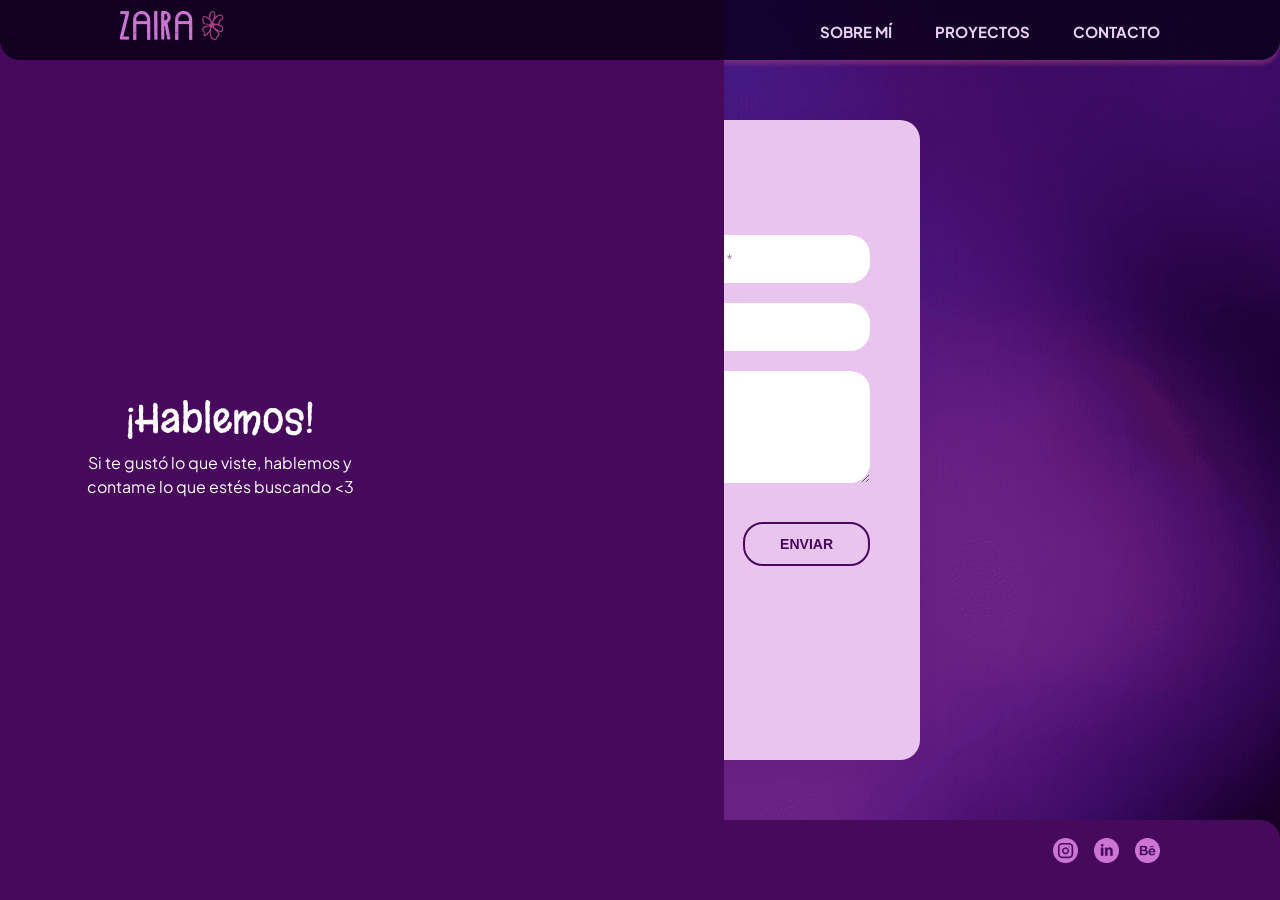
==== contacto.html @ 98f4f362 "actualizacion de archivos para el tp3. pagina index y proyectos completada, pagina contacto incomple" ====
<!DOCTYPE html>
<html>
    <head>
        <meta charset="utf-8"/>
        <meta name="viewport" content="width=device-width, initial-scale=1.0">
        <title>Contacto | Zai Martínez</title>
        <link href="estilos.css" rel="stylesheet" type="text/css">
        <link rel="icon" type="image/x-icon" href="images/iconiposa.ico">
    </head>

    <body>
        <header>
            <a href="index.html" class="logo"> <img src="images/logo-header.png" alt="Zaira"></a>

             <nav>
                <a href="sobre-mi.html">Sobre mí</a>
                <a href="proyectos.html">Proyectos</a>
                <a href="contacto.html" class="activo">Contacto</a>
            </nav>
        </header>

        <main class="contacto-main">
        <!-- Section 1: Video con efecto multiply y texto -->
            <section class="contacto-video-box">
                <video autoplay muted loop playsinline class="video-contacto">
                    <source src="images/contacto/video-contacto.mp4" type="video/mp4">
                </video>
                <div class="contacto-texto-overlay">
                    <h2>¡Hablemos!</h2>
                    <p>Si te gustó lo que viste, hablemos y contame lo que estés buscando &lt;3</p>
                </div>
            </section>

        <!-- Section 2: Formulario de contacto -->
            <section class="contacto-form-box">
                <h3>Escribime tu idea:</h3>
            <form action="#" method="POST">
                <div class="form-grid">
                    <div class="form-group">
                        <input type="text" placeholder="Nombre y Apellido *" required>
                    </div>
                    <div class="form-group">
                        <input type="tel" placeholder="Teléfono *" required>
                    </div>
                    <div class="form-group">
                        <input type="email" placeholder="E-mail *" required>
                    </div>
                    <div class="form-group">
                        <input type="text" placeholder="Asunto *" required>
                    </div>
                    <div class="form-group full-width">
                        <textarea placeholder="Escribe tu mensaje aquí *" rows="5" required></textarea>
                    </div>
                </div>
                
                <div class="form-footer">
                    <p class="campos-obligatorios">*Campos obligatorios</p>
                    <button type="submit" class="btn-enviar">ENVIAR</button>
                </div>
            </form>
        </section>
    </main>

        <footer class="footer">
            <p class="copyright">Todos los derechos reservados. 2026 ©</p>
            <div class="social-links">
                <a href="https://www.instagram.com/zai.martz/" target="_blank" rel="noopener noreferrer" aria-label="Instagram">
                    <img src="images/instagram.png" alt="Instagram">
                </a>
                <a href="https://www.linkedin.com/in/zaira-martz" target="_blank" rel="noopener noreferrer" aria-label="LinkedIn">
                    <img src="images/linkedin.png" alt="LinkedIn">
                </a>
                <a href="https://www.behance.net/zairamartnez1" target="_blank" rel="noopener noreferrer" aria-label="Behance">
                    <img src="images/behance.png" alt="Behance">
                </a>
            </div>
    </footer>

    </body>
---- estilos.css ----
/* FUENTES */

@font-face {
  font-family: "CS Lempo Stamp Demo";
  src: url("fonts/CSLempo-Stamp-Regular.otf") format("opentype");
  font-weight: normal;
  font-style: normal;
  font-display: swap;
}

@font-face {
  font-family: "Margarine";
  src: url("fonts/Margarine-Regular.ttf") format("truetype");
  font-weight: normal;
  font-style: normal;
  font-display: swap;
}

@font-face {
  font-family: "Plus Jakarta Sans";
  src: url("fonts/PlusJakartaSans-Regular.ttf") format("truetype");
  font-weight: 400;
  font-style: normal;
  font-display: swap;
}

@font-face {
  font-family: "Plus Jakarta Sans";
  src: url("fonts/PlusJakartaSans-Bold.ttf") format("truetype");
  font-weight: 700;
  font-style: normal;
  font-display: swap;
}

/* GENERAL */
* {
  box-sizing: border-box;
  margin: 0;
  padding: 0;
}

body {
  font-family: "Plus Jakarta Sans", sans-serif;
  font-size: 20px;
  line-height: 35px;
  color: #ffffff;
  background-color: #46095B;
  background-image: url("images/background.gif");
  background-size: cover;
  background-position: center;
  background-repeat: no-repeat;
}

a {
  color: #ffffff;
  text-decoration: none;
}

/* TIPOS */
h1 {
  font-family: "CS Lempo Stamp Demo", sans-serif;
  font-weight: normal;
  font-size: 250px;
  line-height: 250px;
  text-transform: uppercase;
}

h2 {
  font-family: "Margarine", sans-serif;
  font-weight: normal;
  font-size: 40px;
}

h3 {
  font-family: "Margarine", sans-serif;
  font-weight: normal;
  font-size: 24px;
}

h4 {
  font-family: "Plus Jakarta Sans", sans-serif;
  font-weight: 800;
  font-size: 20px;
  line-height: 35px;
}

p {
  font-family: "Plus Jakarta Sans", sans-serif;
  font-weight: 400;
  font-size: 18px;
  line-height: 35px;
}

/* HEADER GENERAL */

header {
  position: relative;
  height: 60px;
  padding: 0 120px;
  display: flex;
  justify-content: space-between;
  align-items: center;
  border-radius: 0 0 20px 20px;
  box-shadow: 0 4px 4px rgba(167, 65, 132, 0.5);
  overflow: hidden;
}

header::before {
  content: '';
  position: absolute;
  top: 0;
  left: 0;
  width: 100%;
  height: 100%;
  background-color: #46095B;
  mix-blend-mode: multiply;
  z-index: 10;
}

header > * {
  position: relative;
  z-index: 20;
}

nav a {
display: inline-block;
  margin-left: 40px;
  padding-bottom: 3px;
  font-family: "Plus Jakarta Sans", sans-serif;
  font-weight: 700;
  font-size: 15px;
  line-height: 20px;
  letter-spacing: 10%;
  text-transform: uppercase;
  color: #ECD2F5;
  text-decoration: none;
  border-bottom: 3px solid transparent;
  transition: border-color 0.3s ease;
}

nav a:hover {
  border-bottom: 3px solid #A74184;
}

/* FOOTER GENERAL*/

footer {
  height: 60px;
  padding: 0 120px;
  display: flex;
  justify-content: space-between;
  align-items: center;
  background-color: #46095B;
  border-radius: 20px 20px 0 0;
}

footer p {
  font-size: 12px;
  line-height: 20px;
}

.social-links {
  display: flex;
  align-items: center;
}

.social-links a {
  margin-left: 16px;
  display: flex;
  align-items: center;
}

.social-links img {
  width: 25px;
  height: 25px;
  transition: transform 0.3s ease;
}

.social-links a:hover img {
  transform: scale(1.3);
}

/* MAIN INDEX*/

main {
  min-height: 750px;
  padding-top: 130px;
  text-align: center;
}

main h2 {
  margin-top: 40px;
  display: flex;
  justify-content: center;
  align-items: center;
  gap: 20px;
}

.flor-decorativa {
  width: 30px;
  height: 30px;
}

.boton {
display: inline-flex;
  justify-content: center;
  align-items: center;
  width: 200px;
  height: 60px;
  font-family: "Plus Jakarta Sans", sans-serif;
  font-size: 18px;
  color: #ffffff;
  text-decoration: none;
  margin-top: 90px;
  border: 1px solid #ffffff;
  border-radius: 20px;
  background-color: transparent;
}

.boton:hover {
  background-color: rgba(226, 53, 212, 0.3);
  border-color: #F5E6FA;
  color: #ffffff;
}

/* PROYECTOS */
.pagina-proyectos main {
  padding-top: 0;
}
            /* no puedo encontrar la forma de hacer que este header tenga el efecto de multiplicar que tiene el figma :( */
.pagina-proyectos header {
  position: sticky;
  top: 0;
  left: 0;
  width: 100%;
  z-index: 100;
  height: 60px;
  padding: 0 120px;
  display: flex;
  justify-content: space-between;
  align-items: center;
  border-radius: 0 0 20px 20px;
  box-shadow: 0 4px 4px rgba(167, 65, 132, 0.5);
  overflow: hidden;
}

.pagina-proyectos header::before {
  content: '';
  position: absolute;
  top: 0;
  left: 0;
  width: 100%;
  height: 100%;
  background-color: #46095B;
  mix-blend-mode: multiply;
  z-index: 10;
}

.pagina-proyectos header > * {
  position: relative;
  z-index: 20;
}

/* banner */
.pagina-proyectos .banner-proyectos {
  position: relative;
  display: grid;
  grid-template-columns: 1fr;
  width: 100%;
  margin: 0;
  padding: 0;
  overflow: hidden;
}

.pagina-proyectos .banner-proyectos .img-banner {
  grid-area: 1 / 1;
  display: block;
  width: 100%;
  height: auto;
  margin: 0;
  padding: 0;
  object-fit: cover;
  z-index: 0;
}

.pagina-proyectos .banner-contenido {
  grid-area: 1 / 1;
  align-self: center;
  justify-self: center;
  position: relative;
  z-index: 2;
  width: 100%;
  padding: 20px;
  text-align: center;
}

.pagina-proyectos .banner-proyectos h2 {
  margin: 0 0 15px;
  display: block;
  font-size: 40px;
  color: #FFFFFF;
}

.pagina-proyectos .flores-separador {
  display: flex;
  flex-direction: column;
  gap: 20px;
  align-items: center;
}

.pagina-proyectos .flores-separador img {
  width: 18px;
  height: 18px;
}

/* seccion carruseles */
.contenedor-proyectos {
  background-color: #F5E6FA; 
  padding: 60px 40px;
}

.grid-proyectos {
  max-width: 1200px;
  margin: 0 auto;
  display: grid;
  grid-template-columns: repeat(2, 1fr); 
  gap: 50px 40px; 
}

/* carruseles */
.card-proyecto {
  display: flex;
  flex-direction: column;
  text-align: left;
}

.carrusel-img {
  position: relative;
  width: 100%;
  height: 350px;
  border-radius: 115px 20px 20px 20px;
  overflow: hidden;
  margin-bottom: 20px;
}

.carrusel-track {
  display: flex;
  width: 100%;
  height: 100%;
  transition: transform 0.4s ease-in-out;
}

.carrusel-item {
  min-width: 100%;
  width: 100%;
  height: 100%;
  object-fit: cover;
  display: block;
}

.carrusel-img .arrow {
  position: absolute;
  top: 50%;
  transform: translateY(-50%);
  width: 30px;
  height: 30px;
  border-radius: 50%;
  background-color: rgba(255, 255, 255, 0.8);
  border: none;
  cursor: pointer;
  display: flex;
  align-items: center;
  justify-content: center;
  z-index: 10;
  transition: transform 0.2s ease, background-color 0.2s ease;
}

.carrusel-img .arrow:hover {
  background-color: #FFFFFF;
  transform: translateY(-50%) scale(1.1);
}

.carrusel-img .arrow.left {
  left: 15px;
}

.carrusel-img .arrow.right {
  right: 15px;
}

.card-proyecto h3 {
  font-size: 20px;
  margin-bottom: 5px;
}

.card-proyecto h3 a,
.card-proyecto h3 a:link,
.card-proyecto h3 a:visited {
  color: #46095B;
  text-decoration: none;
  transition: color 0.3s ease;
  display: inline-block;
}

.card-proyecto h3 a:hover {
  color: #CC75D4;
}

.card-proyecto .categoria {
  font-size: 14px;
  color: #A74184;
  margin-bottom: 10px;
  font-weight: 800;
}

.card-proyecto .descripcion {
  font-size: 14px;
  color: #46095B;
  line-height: 1.4;
}

/* CONTACTO */
/* --- PÁGINA DE CONTACTO --- */
body.pagina-contacto {
  background-color: #F5E6FA;
  margin: 0;
}

.contacto-main {
  display: flex;
  justify-content: center;
  align-items: stretch;
  gap: 40px;
  width: 100%;
  max-width: 1200px;
  margin: 0 auto;
  padding: 60px 40px;
  min-height: calc(100vh - 140px);
  box-sizing: border-box;
}

/* --- SECCIÓN: VIDEO --- */
.contacto-video-box {
  position: absolute; 
  top: 0;
  left: 0;
  width: 724px;
  height: 1080px;
  max-height: 100%;   
  overflow: hidden;
  display: flex;
  align-items: center;
  padding: 60px;
  box-sizing: border-box;
  z-index: 1;
}

.contacto-video-box .video-contacto {
  position: absolute;
  top: 0;
  left: 0;
  width: 100%;
  height: 100%;
  object-fit: cover;
  z-index: 0;
}

.contacto-video-box::before {
  content: '';
  position: absolute;
  top: 0;
  left: 0;
  width: 100%;
  height: 100%;
  background-color: #46095B;
  mix-blend-mode: multiply;
  z-index: 1;
}

.contacto-texto-overlay {
  position: relative;
  z-index: 2;
  color: #FFFFFF;
}

.contacto-texto-overlay h2 {
  font-size: 40px;
  margin: 0 0 15px 0;
}

.contacto-texto-overlay p {
  font-size: 16px;
  line-height: 1.5;
  margin: 0;
  max-width: 320px;
}

/* --- SECCIÓN 2: FORMULARIO --- */
.contacto-form-box {
  width: 50%;
  background-color: #E9C4EF;
  border-radius: 115px 20px 20px 20px;
  padding: 50px;
  box-sizing: border-box;
  box-shadow: 0 4px 20px rgba(70, 9, 91, 0.08);
}

.contacto-form-box h3 {
  color: #46095B;
  font-size: 20px;
  margin-top: 0;
  margin-bottom: 30px;
}

.form-grid {
  display: grid;
  grid-template-columns: 1fr 1fr;
  gap: 20px;
}

.form-group.full-width {
  grid-column: span 2;
}

.form-group input,
.form-group textarea {
  width: 100%;
  padding: 16px 20px;
  border: none;
  border-radius: 20px;
  background-color: #FFFFFF;
  color: #46095B;
  font-size: 14px;
  outline: none;
  box-sizing: border-box;
}

.form-group input::placeholder,
.form-group textarea::placeholder {
  color: #9C7BA4;
}

.form-footer {
  display: flex;
  justify-content: space-between;
  align-items: center;
  margin-top: 30px;
}

.campos-obligatorios {
  font-size: 12px;
  color: #46095B;
  margin: 0;
}

.btn-enviar {
  background-color: transparent;
  border: 2px solid #46095B;
  color: #46095B;
  padding: 12px 35px;
  border-radius: 20px;
  font-weight: bold;
  font-size: 14px;
  cursor: pointer;
  transition: all 0.3s ease;
}

.btn-enviar:hover {
  background-color: #46095B;
  color: #FFFFFF;
}

/* --- RESPONSIVE --- */
@media (max-width: 900px) {
  .contacto-main {
    flex-direction: column;
    padding: 30px 20px;
  }
  .contacto-video-box,
  .contacto-form-box {
    width: 100%;
    height: auto;
    min-height: 400px;
  }
}




@media (max-width: 768px) {
  .grid-proyectos {
    grid-template-columns: 1fr;
  }
}
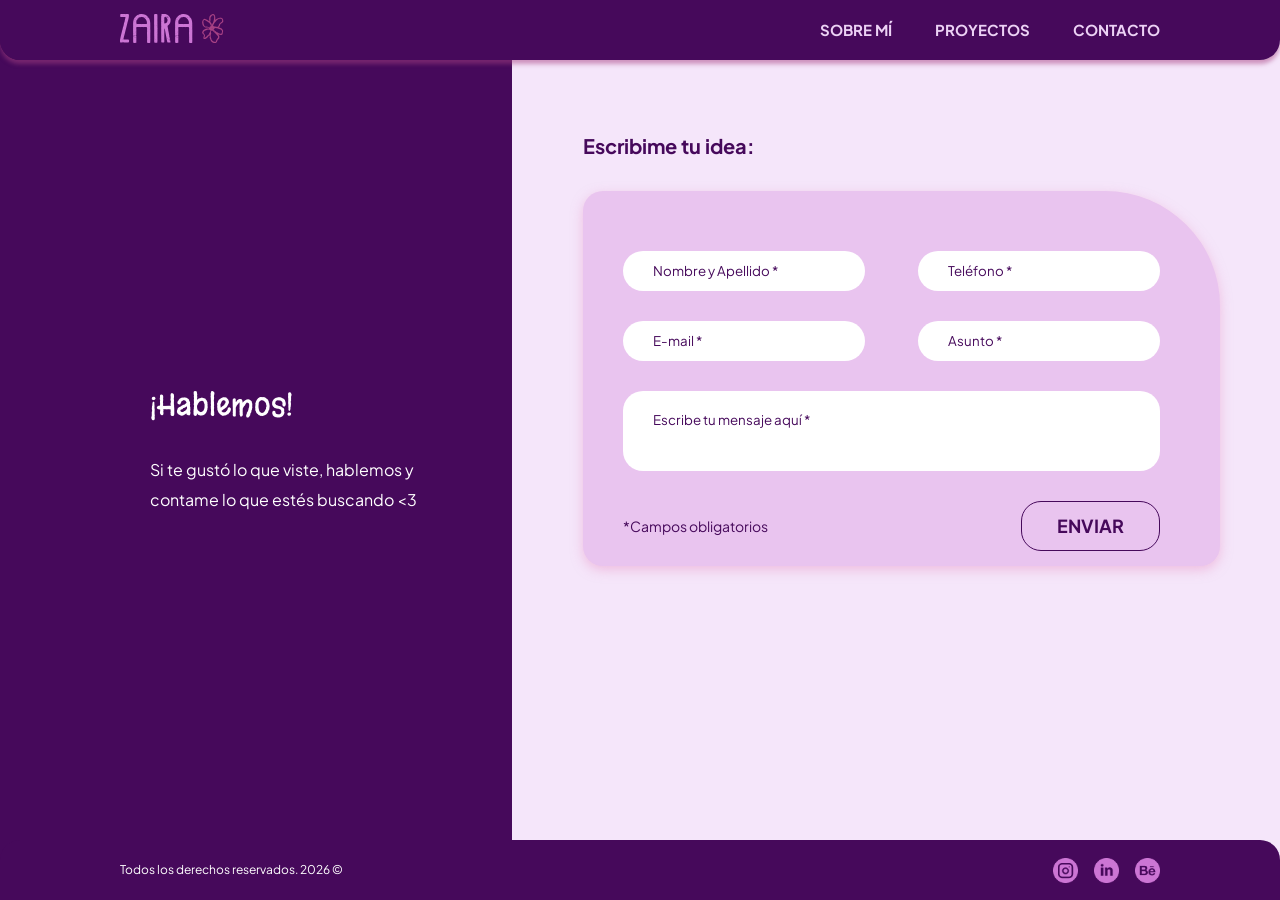
==== commit 2433656b: "arregle los tamaños tipograficos que estaban muy gigantes. modifique el index, sobre-mi, proyectos y" ====
--- a/contacto.html
+++ b/contacto.html
@@ -5,12 +5,12 @@
         <meta name="viewport" content="width=device-width, initial-scale=1.0">
         <title>Contacto | Zai Martínez</title>
         <link href="estilos.css" rel="stylesheet" type="text/css">
-        <link rel="icon" type="image/x-icon" href="images/iconiposa.ico">
+        <link rel="icon" type="image/x-icon" href="images/favicon.ico">
     </head>
 
-    <body>
+    <body class="pagina-contacto">
         <header>
-            <a href="index.html" class="logo"> <img src="images/logo-header.png" alt="Zaira"></a>
+            <a href="index.html" class="logo"> <img src="images/logo-header.svg" alt="Zaira"></a>
 
              <nav>
                 <a href="sobre-mi.html">Sobre mí</a>
@@ -20,7 +20,6 @@
         </header>
 
         <main class="contacto-main">
-        <!-- Section 1: Video con efecto multiply y texto -->
             <section class="contacto-video-box">
                 <video autoplay muted loop playsinline class="video-contacto">
                     <source src="images/contacto/video-contacto.mp4" type="video/mp4">
@@ -31,9 +30,8 @@
                 </div>
             </section>
 
-        <!-- Section 2: Formulario de contacto -->
             <section class="contacto-form-box">
-                <h3>Escribime tu idea:</h3>
+                <h4>Escribime tu idea:</h4>
             <form action="#" method="POST">
                 <div class="form-grid">
                     <div class="form-group">
@@ -76,4 +74,5 @@
             </div>
     </footer>
 
-    </body>+    </body>
+ </html>
--- a/estilos.css
+++ b/estilos.css
@@ -1,4 +1,4 @@
-/* FUENTES */
+/* --- FUENTES --- */
 
 @font-face {
   font-family: "CS Lempo Stamp Demo";
@@ -32,23 +32,44 @@
   font-display: swap;
 }
 
-/* GENERAL */
+/* --- GENERAL --- */
 * {
   box-sizing: border-box;
   margin: 0;
   padding: 0;
 }
 
+html {
+  height: 100%;
+  cursor: url('images/cursor.cur') 0 0, auto;
+}
+
+/*cursor*/
+
+a,
+button,
+input,
+textarea,
+label {
+  cursor: url('images/cursor.cur') 0 0, auto;
+}
+
+/*fondo*/
 body {
-  font-family: "Plus Jakarta Sans", sans-serif;
-  font-size: 20px;
-  line-height: 35px;
-  color: #ffffff;
-  background-color: #46095B;
-  background-image: url("images/background.gif");
-  background-size: cover;
-  background-position: center;
-  background-repeat: no-repeat;
+    font-family: "Plus Jakarta Sans", sans-serif;
+    font-size: 20px;
+    color: #ffffff;
+
+    background-color: #b168bd;
+    background-image:
+        linear-gradient(#b168bd, #d9a3e1),
+        url("images/background.gif");
+
+    background-blend-mode: multiply;
+    background-size: cover;
+    background-position: center;
+    background-repeat: no-repeat;
+    background-attachment: fixed;
 }
 
 a {
@@ -56,7 +77,7 @@
   text-decoration: none;
 }
 
-/* TIPOS */
+/* --- TIPOS --- */
 h1 {
   font-family: "CS Lempo Stamp Demo", sans-serif;
   font-weight: normal;
@@ -68,7 +89,7 @@
 h2 {
   font-family: "Margarine", sans-serif;
   font-weight: normal;
-  font-size: 40px;
+  font-size: 30px;
 }
 
 h3 {
@@ -81,17 +102,17 @@
   font-family: "Plus Jakarta Sans", sans-serif;
   font-weight: 800;
   font-size: 20px;
-  line-height: 35px;
+  line-height: 30px;
 }
 
 p {
   font-family: "Plus Jakarta Sans", sans-serif;
   font-weight: 400;
-  font-size: 18px;
-  line-height: 35px;
-}
-
-/* HEADER GENERAL */
+  font-size: 16px;
+  line-height: 30px;
+}
+
+/* --- HEADER GENERAL --- */
 
 header {
   position: relative;
@@ -142,7 +163,7 @@
   border-bottom: 3px solid #A74184;
 }
 
-/* FOOTER GENERAL*/
+/* --- FOOTER GENERAL --- */
 
 footer {
   height: 60px;
@@ -180,15 +201,26 @@
   transform: scale(1.3);
 }
 
-/* MAIN INDEX*/
+
+
+
+/* --- INDEX --- */
+
+body.pagina-inicio {
+  margin: 0;
+  height: 100%;
+  display: flex;
+  flex-direction: column;
+  position: relative;
+  overflow: hidden;
+}
 
 main {
-  min-height: 750px;
   padding-top: 130px;
   text-align: center;
 }
 
-main h2 {
+main.hero h2 {
   margin-top: 40px;
   display: flex;
   justify-content: center;
@@ -205,13 +237,13 @@
 display: inline-flex;
   justify-content: center;
   align-items: center;
-  width: 200px;
-  height: 60px;
+  width: 180px;
+  height: 50px;
   font-family: "Plus Jakarta Sans", sans-serif;
-  font-size: 18px;
+  font-size: 16px;
   color: #ffffff;
   text-decoration: none;
-  margin-top: 90px;
+  margin: 70px 0 28px 0;
   border: 1px solid #ffffff;
   border-radius: 20px;
   background-color: transparent;
@@ -223,7 +255,10 @@
   color: #ffffff;
 }
 
-/* PROYECTOS */
+
+
+
+/* --- PROYECTOS ---*/
 .pagina-proyectos main {
   padding-top: 0;
 }
@@ -239,9 +274,7 @@
   display: flex;
   justify-content: space-between;
   align-items: center;
-  border-radius: 0 0 20px 20px;
-  box-shadow: 0 4px 4px rgba(167, 65, 132, 0.5);
-  overflow: hidden;
+
 }
 
 .pagina-proyectos header::before {
@@ -419,40 +452,52 @@
   line-height: 1.4;
 }
 
-/* CONTACTO */
-/* --- PÁGINA DE CONTACTO --- */
+
+
+
+/* --- CONTACTO --- */
+
 body.pagina-contacto {
-  background-color: #F5E6FA;
-  margin: 0;
+  background: #F5E6FA;
+  margin: 0;
+  height: 100%;
+  display: flex;
+  flex-direction: column;
+  position: relative;
+  overflow: hidden;
+}
+
+body.pagina-contacto header,
+body.pagina-contacto footer {
+  z-index: 40;
 }
 
 .contacto-main {
-  display: flex;
-  justify-content: center;
+  flex: 1;
+  min-height: 0;
+  display: flex;
   align-items: stretch;
-  gap: 40px;
-  width: 100%;
-  max-width: 1200px;
-  margin: 0 auto;
-  padding: 60px 40px;
-  min-height: calc(100vh - 140px);
+  background: #F5E6FA;
+  margin: 0;
+  padding: 0 60px 0 40%;
+  overflow: hidden;
   box-sizing: border-box;
 }
 
-/* --- SECCIÓN: VIDEO --- */
+/* video */
+
 .contacto-video-box {
-  position: absolute; 
+  position: absolute;
   top: 0;
   left: 0;
-  width: 724px;
-  height: 1080px;
-  max-height: 100%;   
+  width: 40%;
+  height: 100%;
+  z-index: 10;
   overflow: hidden;
   display: flex;
   align-items: center;
-  padding: 60px;
+  padding: 0 40px 0 150px;
   box-sizing: border-box;
-  z-index: 1;
 }
 
 .contacto-video-box .video-contacto {
@@ -462,7 +507,7 @@
   width: 100%;
   height: 100%;
   object-fit: cover;
-  z-index: 0;
+  z-index: 10;
 }
 
 .contacto-video-box::before {
@@ -474,121 +519,407 @@
   height: 100%;
   background-color: #46095B;
   mix-blend-mode: multiply;
-  z-index: 1;
+  z-index: 20;
 }
 
 .contacto-texto-overlay {
   position: relative;
-  z-index: 2;
+  z-index: 30;
   color: #FFFFFF;
+  text-align: left;
 }
 
 .contacto-texto-overlay h2 {
-  font-size: 40px;
-  margin: 0 0 15px 0;
+  margin: 0 0 30px 0;
+  text-align: left;
 }
 
 .contacto-texto-overlay p {
-  font-size: 16px;
-  line-height: 1.5;
-  margin: 0;
-  max-width: 320px;
-}
-
-/* --- SECCIÓN 2: FORMULARIO --- */
+  margin: 0;
+  max-width: 340px;
+  text-align: left;
+}
+
+/* formulario */
+
 .contacto-form-box {
-  width: 50%;
+  flex: 1;
+  min-width: 0;
+  max-width: 840px;
+  margin: 10% 0 0 10%;
+  padding: 0;
+  box-sizing: border-box;
+  background: none;
+  display: flex;
+  flex-direction: column;
+}
+
+.contacto-form-box h4 {
+  flex: none;
+  color: #46095B;
+  text-align: left;
+  margin: 0 0 30px 0;
+}
+
+.contacto-form-box form {
+  flex: none;
+  display: flex;
+  flex-direction: column;
   background-color: #E9C4EF;
-  border-radius: 115px 20px 20px 20px;
-  padding: 50px;
+  border-radius: 20px 115px 20px 20px;
+  padding: 60px 60px 15px 40px;
   box-sizing: border-box;
-  box-shadow: 0 4px 20px rgba(70, 9, 91, 0.08);
-}
-
-.contacto-form-box h3 {
-  color: #46095B;
-  font-size: 20px;
-  margin-top: 0;
-  margin-bottom: 30px;
+  box-shadow: 0 4px 12px rgba(233, 150, 200, 0.5);
 }
 
 .form-grid {
-  display: grid;
-  grid-template-columns: 1fr 1fr;
-  gap: 20px;
+  flex: none;
+  display: flex;
+  flex-wrap: wrap;
+  justify-content: space-between;
+  row-gap: 30px;
+}
+
+.form-group {
+  flex: none;
+  width: 45%;
+  height: 40px;
+  min-width: 0;
 }
 
 .form-group.full-width {
-  grid-column: span 2;
-}
-
-.form-group input,
-.form-group textarea {
-  width: 100%;
-  padding: 16px 20px;
+  width: 100%;
+  height: 80px;
+}
+
+.form-group input {
+  width: 100%;
+  height: 100%;
+  padding: 0 30px;
   border: none;
   border-radius: 20px;
   background-color: #FFFFFF;
   color: #46095B;
-  font-size: 14px;
+  font-family: inherit;
   outline: none;
   box-sizing: border-box;
 }
 
+.form-group textarea {
+  width: 100%;
+  height: 100%;
+  padding: 20px 30px;
+  border: none;
+  border-radius: 20px;
+  background-color: #FFFFFF;
+  color: #46095B;
+  font-family: inherit;
+  outline: none;
+  resize: none;
+  overflow: auto;
+  box-sizing: border-box;
+}
+
 .form-group input::placeholder,
 .form-group textarea::placeholder {
-  color: #9C7BA4;
+  color: #46095B;
 }
 
 .form-footer {
+  flex: none;
   display: flex;
   justify-content: space-between;
   align-items: center;
+  flex-wrap: wrap;
+  gap: 20px;
   margin-top: 30px;
 }
 
-.campos-obligatorios {
-  font-size: 12px;
+.form-footer p {
+  font-size: 14px;
+  margin: 0;
   color: #46095B;
-  margin: 0;
-}
-
+}
+
+/* boton enviar */
 .btn-enviar {
   background-color: transparent;
-  border: 2px solid #46095B;
+  border: 1px solid #46095B;
   color: #46095B;
-  padding: 12px 35px;
+  font-family: inherit;
+  padding: 0 35px;
+  height: 50px;
   border-radius: 20px;
   font-weight: bold;
-  font-size: 14px;
+  font-size: 18px;
   cursor: pointer;
   transition: all 0.3s ease;
 }
 
 .btn-enviar:hover {
-  background-color: #46095B;
+  background-color: #D69DD0;
+}
+
+
+
+/*--- SOBRE MI ---*/
+
+body.pagina-sobre-mi {
+  margin: 0;
+  min-height: 100vh;
+  display: flex;
+  flex-direction: column;
+  overflow-x: hidden;
+}
+
+
+body.pagina-sobre-mi .sobre-main {
+  flex: 1 0 auto;
+  min-height: 0;
+  box-sizing: border-box;
+  display: grid;
+  grid-template-columns: 36vw minmax(0, 1fr);
+  column-gap: 4.8vw;
+  align-items: start;
+  margin: 0;
+  padding: 8.5vh 7.5vw 5vh 6vw;
+}
+
+/* columna izquierda */
+
+.sobre-imagenes {
+  position: relative;
+  width: 32vw;
+  max-width: 100%;
+  height: auto;
+  aspect-ratio: 606 / 626;
+  margin: 0;
+}
+
+
+.sobre-imagenes .foto-perfil {
+  position: absolute;
+  top: 0;
+  right: 0;
+  display: block;
+  width: 70.5%;
+  height: auto;
+  aspect-ratio: 427 / 449;
+  object-fit: cover;
+  border-radius: 90px 20px 90px 20px;
+  z-index: 20;
+}
+
+/* flor animada */
+
+.sobre-imagenes .flor-animada {
+  position: absolute;
+  top: 42%;
+  left: 0;
+  display: block;
+  width: 58%;
+  height: auto;
+  z-index: 10;
+  animation: girar-flor 30s linear infinite;
+  transform-origin: center;
+}
+
+@keyframes girar-flor {
+  from {
+      transform: rotate(0deg);
+    }
+
+    to {
+        transform: rotate(1000deg);
+    }
+}
+
+/* columna derecha */
+
+.sobre-texto {
+  min-width: 0;
+  width: 100%;
+  max-width: 871px;
+  margin: 12px 0 0;
   color: #FFFFFF;
-}
-
-/* --- RESPONSIVE --- */
-@media (max-width: 900px) {
-  .contacto-main {
-    flex-direction: column;
-    padding: 30px 20px;
-  }
-  .contacto-video-box,
-  .contacto-form-box {
+  text-align: left;
+}
+
+.sobre-texto article {
+  margin: 0;
+  padding: 0;
+}
+
+.sobre-texto article h2 {
+  margin: 0 0 20px;
+  padding: 0;
+  text-align: left;
+}
+
+/* descripción */
+
+.sobre-descripcion {
+  line-height: 1.65;
+}
+
+/* programas */
+
+.sobre-herramientas {
+  display: flex;
+  flex-wrap: wrap;
+  align-items: center;
+  gap: 30px;
+  margin: 30px 0 0;
+}
+
+.sobre-herramientas li {
+  display: flex;
+  align-items: center;
+  justify-content: center;
+  flex: 0 0 40px;
+  width: 40px;
+  height: 40px;
+  margin: 0;
+  padding: 0;
+}
+
+.sobre-herramientas li img {
+  display: block;
+  width: 100%;
+  height: 100%;
+  object-fit: contain;
+}
+
+/* estudios */
+
+.sobre-texto article h3 {
+  margin: 65px 0 10px;
+  padding: 0;
+  text-align: left;
+}
+
+.sobre-estudios {
+  display: flex;
+  flex-direction: column;
+  gap: 8px;
+}
+
+.sobre-estudios li {
+  display: flex;
+  align-items: flex-start;
+  gap: 12px;
+  margin: 0;
+  padding: 0;
+  font-size: 16px;
+  text-align: left;
+  line-height: 1.6;
+}
+
+.sobre-estudios li img {
+  display: block;
+  flex: 0 0 14px;
+  width: 14px;
+  height: 14px;
+  margin: 7px 0 0;
+  object-fit: contain;
+}
+
+
+
+
+
+
+
+
+
+
+
+
+
+
+/*--- RESPONSIVE ---*/
+@media (max-width: 500px) {
+
+  /*contacto*/
+
+  .contacto-form-box form {
+    padding: 40px 20px 20px;
+  }
+
+  .form-grid {
+    row-gap: 20px;
+  }
+
+  .form-group {
     width: 100%;
+  }
+
+  .form-footer {
+    margin-top: 20px;
+  }
+
+  /*sobre mi*/
+  body.pagina-sobre-mi {
+    min-height: 100vh;
     height: auto;
-    min-height: 400px;
-  }
-}
-
-
-
-
-@media (max-width: 768px) {
-  .grid-proyectos {
-    grid-template-columns: 1fr;
+    overflow-x: hidden;
+    overflow-y: auto;
+  }
+
+  body.pagina-sobre-mi .sobre-main {
+    grid-template-columns: minmax(0, 1fr);
+    row-gap: 30px;
+    padding: 35px 22px 40px;
+  }
+
+  .sobre-imagenes {
+    width: min(78vw, 330px);
+    margin: 0 auto;
+  }
+
+  .sobre-texto {
+    width: 100%;
+    max-width: none;
+    margin: 0;
+  }
+
+  .sobre-texto article h2 {
+    margin-bottom: 22px;
+  }
+
+  .sobre-descripcion {
+    line-height: 1.6;
+  }
+
+  .sobre-herramientas {
+    justify-content: flex-start;
+    gap: 20px;
+    margin-top: 25px;
+  }
+
+  .sobre-herramientas li {
+    flex-basis: 34px;
+    width: 34px;
+    height: 34px;
+    }
+
+  .sobre-texto article h3 {
+    margin: 45px 0 18px;
+  }
+
+  .sobre-estudios {
+    gap: 12px;
+  }
+
+  .sobre-estudios li {
+    gap: 10px;
+    font-size: 14px;
+  }
+
+  .sobre-estudios li img {
+    flex-basis: 12px;
+    width: 12px;
+    height: 12px;
+    margin-top: 5px;
   }
 }
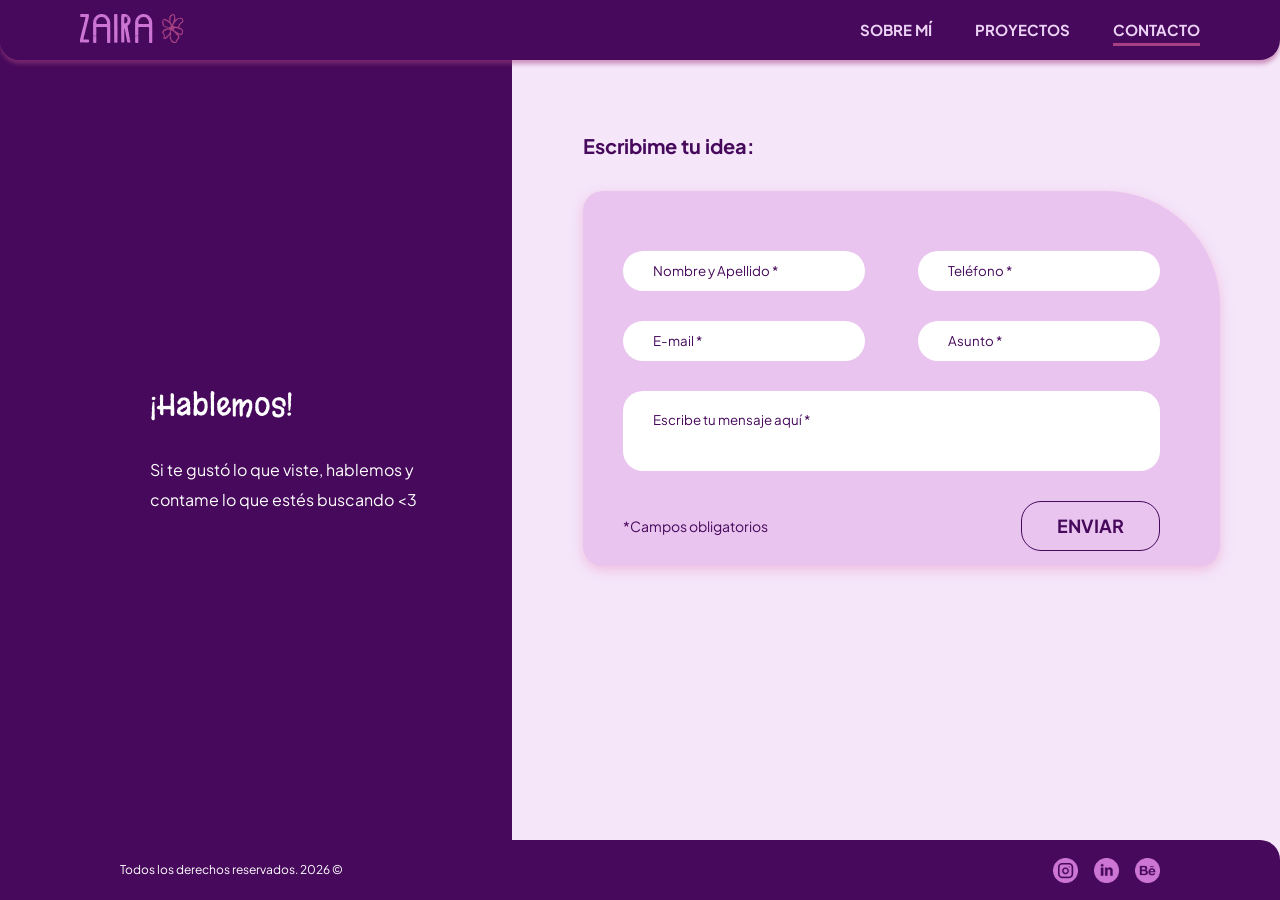
==== commit b24f7f82: "- reemplace margin y padding mayores a 100px o con auto por flexbox - corregi el tamaño de la imagen" ====
--- a/contacto.html
+++ b/contacto.html
@@ -10,7 +10,7 @@
 
     <body class="pagina-contacto">
         <header>
-            <a href="index.html" class="logo"> <img src="images/logo-header.svg" alt="Zaira"></a>
+            <a href="index.html" class="logo"> <img src="images/logo-header.svg" alt="Zaira" width="104" height="29"></a>
 
              <nav>
                 <a href="sobre-mi.html">Sobre mí</a>
@@ -63,13 +63,13 @@
             <p class="copyright">Todos los derechos reservados. 2026 ©</p>
             <div class="social-links">
                 <a href="https://www.instagram.com/zai.martz/" target="_blank" rel="noopener noreferrer" aria-label="Instagram">
-                    <img src="images/instagram.png" alt="Instagram">
+                    <img src="images/instagram.png" alt="Instagram" width="25" height="25">
                 </a>
                 <a href="https://www.linkedin.com/in/zaira-martz" target="_blank" rel="noopener noreferrer" aria-label="LinkedIn">
-                    <img src="images/linkedin.png" alt="LinkedIn">
+                    <img src="images/linkedin.png" alt="LinkedIn" width="25" height="25">
                 </a>
                 <a href="https://www.behance.net/zairamartnez1" target="_blank" rel="noopener noreferrer" aria-label="Behance">
-                    <img src="images/behance.png" alt="Behance">
+                    <img src="images/behance.png" alt="Behance" width="25" height="25">
                 </a>
             </div>
     </footer>
--- a/estilos.css
+++ b/estilos.css
@@ -45,7 +45,6 @@
 }
 
 /*cursor*/
-
 a,
 button,
 input,
@@ -117,7 +116,7 @@
 header {
   position: relative;
   height: 60px;
-  padding: 0 120px;
+  padding: 0 80px;
   display: flex;
   justify-content: space-between;
   align-items: center;
@@ -144,7 +143,7 @@
 }
 
 nav a {
-display: inline-block;
+  display: inline-block;
   margin-left: 40px;
   padding-bottom: 3px;
   font-family: "Plus Jakarta Sans", sans-serif;
@@ -154,13 +153,13 @@
   letter-spacing: 10%;
   text-transform: uppercase;
   color: #ECD2F5;
-  text-decoration: none;
   border-bottom: 3px solid transparent;
   transition: border-color 0.3s ease;
 }
 
-nav a:hover {
-  border-bottom: 3px solid #A74184;
+nav a:hover,
+nav a.activo {
+  border-bottom-color: #A74184;
 }
 
 /* --- FOOTER GENERAL --- */
@@ -207,20 +206,27 @@
 /* --- INDEX --- */
 
 body.pagina-inicio {
-  margin: 0;
-  height: 100%;
+  min-height: 100vh;
   display: flex;
   flex-direction: column;
-  position: relative;
-  overflow: hidden;
-}
-
-main {
-  padding-top: 130px;
+  overflow-x: hidden;
+}
+
+body.pagina-inicio main {
+  flex: 1;
+}
+
+
+.hero {
+  display: flex;
+  flex-direction: column;
+  justify-content: center;
+  align-items: center;
   text-align: center;
-}
-
-main.hero h2 {
+  padding: 40px 20px;
+}
+
+.hero h2 {
   margin-top: 40px;
   display: flex;
   justify-content: center;
@@ -233,115 +239,99 @@
   height: 30px;
 }
 
+/* boton*/
+
 .boton {
-display: inline-flex;
+  position: relative;
+  display: inline-flex;
   justify-content: center;
   align-items: center;
   width: 180px;
   height: 50px;
+  margin: 70px 0 28px;
   font-family: "Plus Jakarta Sans", sans-serif;
   font-size: 16px;
-  color: #ffffff;
-  text-decoration: none;
-  margin: 70px 0 28px 0;
-  border: 1px solid #ffffff;
+  color: #FFFFFF;
+  border: 1px solid #FFFFFF;
   border-radius: 20px;
   background-color: transparent;
+  transition: background-color 0.3s ease;
 }
 
 .boton:hover {
   background-color: rgba(226, 53, 212, 0.3);
   border-color: #F5E6FA;
-  color: #ffffff;
+}
+
+.boton:hover .boton-borde {
+  display: block;
 }
 
 
 
 
 /* --- PROYECTOS ---*/
-.pagina-proyectos main {
-  padding-top: 0;
-}
-            /* no puedo encontrar la forma de hacer que este header tenga el efecto de multiplicar que tiene el figma :( */
 .pagina-proyectos header {
   position: sticky;
   top: 0;
-  left: 0;
-  width: 100%;
-  z-index: 100;
-  height: 60px;
-  padding: 0 120px;
-  display: flex;
-  justify-content: space-between;
-  align-items: center;
-
+  z-index: 40;
+
+  background-color: #46095B;
+  background-image:
+    linear-gradient(#B168BD, #D9A3E1),
+    url("images/background.gif");
+  background-blend-mode: multiply;
+  background-size: cover;
+  background-position: center;
+  background-repeat: no-repeat;
+  background-attachment: fixed;
 }
 
 .pagina-proyectos header::before {
-  content: '';
+  display: none;
+}
+
+/* banner */
+.banner-proyectos {
+  position: relative;
+  display: flex;
+  justify-content: center;
+  align-items: center;
+  height: 650px;
+  overflow: hidden;
+}
+
+.banner-proyectos .img-banner {
   position: absolute;
   top: 0;
   left: 0;
   width: 100%;
   height: 100%;
-  background-color: #46095B;
-  mix-blend-mode: multiply;
-  z-index: 10;
-}
-
-.pagina-proyectos header > * {
+  object-fit: cover;
+  object-position: center;
+}
+
+.banner-contenido {
   position: relative;
   z-index: 20;
-}
-
-/* banner */
-.pagina-proyectos .banner-proyectos {
-  position: relative;
-  display: grid;
-  grid-template-columns: 1fr;
-  width: 100%;
-  margin: 0;
-  padding: 0;
-  overflow: hidden;
-}
-
-.pagina-proyectos .banner-proyectos .img-banner {
-  grid-area: 1 / 1;
-  display: block;
-  width: 100%;
-  height: auto;
-  margin: 0;
-  padding: 0;
-  object-fit: cover;
-  z-index: 0;
-}
-
-.pagina-proyectos .banner-contenido {
-  grid-area: 1 / 1;
-  align-self: center;
-  justify-self: center;
-  position: relative;
-  z-index: 2;
   width: 100%;
   padding: 20px;
   text-align: center;
 }
 
-.pagina-proyectos .banner-proyectos h2 {
-  margin: 0 0 15px;
-  display: block;
+.banner-proyectos h2 {
+  margin-bottom: 15px;
   font-size: 40px;
-  color: #FFFFFF;
-}
-
-.pagina-proyectos .flores-separador {
+}
+
+.flores-separador {
   display: flex;
   flex-direction: column;
   gap: 20px;
   align-items: center;
 }
 
-.pagina-proyectos .flores-separador img {
+.flores-separador img {
   width: 18px;
   height: 18px;
 }
@@ -662,6 +652,7 @@
 
 
 
+
 /*--- SOBRE MI ---*/
 
 body.pagina-sobre-mi {
@@ -830,20 +821,96 @@
 
 
 
-
-
-
-
-
-
-
 /*--- RESPONSIVE ---*/
 @media (max-width: 500px) {
-
-  /*contacto*/
+  body {
+    font-size: 16px;
+  }
+
+  h1 {
+    font-size: 80px;
+  }
+
+  h2 {
+    font-size: 24px;
+  }
+
+  /* header y footer */
+  header {
+    padding: 0 20px;
+  }
+
+  nav a {
+    margin-left: 14px;
+    font-size: 12px;
+  }
+
+  footer {
+    height: auto;
+    flex-direction: column;
+    gap: 10px;
+    padding: 16px 20px;
+  }
+
+  /* index */
+  .hero {
+    padding: 30px 20px;
+  }
+
+  .hero h2 {
+    margin-top: 20px;
+    gap: 12px;
+  }
+
+  .boton {
+    margin-top: 40px;
+  }
+
+  /* proyectos */
+  .banner-proyectos {
+    height: 200px;
+  }
+
+  .banner-proyectos h2 {
+    font-size: 30px;
+  }
+
+  .contenedor-proyectos {
+    padding: 40px 20px;
+  }
+
+  .grid-proyectos {
+    grid-template-columns: 1fr;
+  }
+
+  .carrusel-img {
+    height: 240px;
+    border-radius: 70px 20px 20px 20px;
+  }
+
+  /* contacto */
+  .contacto-main {
+    flex-direction: column;
+    align-items: stretch;
+    padding: 0 0 40px;
+  }
+
+  .contacto-video-box {
+    position: relative;
+    width: 100%;
+    height: 240px;
+    padding: 0 20px;
+  }
+
+  .contacto-form-box {
+    max-width: none;
+    margin-top: 30px;
+    padding: 0 20px;
+  }
 
   .contacto-form-box form {
     padding: 40px 20px 20px;
+    border-radius: 20px 70px 20px 20px;
   }
 
   .form-grid {
@@ -858,41 +925,25 @@
     margin-top: 20px;
   }
 
-  /*sobre mi*/
-  body.pagina-sobre-mi {
-    min-height: 100vh;
-    height: auto;
-    overflow-x: hidden;
-    overflow-y: auto;
-  }
-
-  body.pagina-sobre-mi .sobre-main {
+  /* sobre mí: una columna */
+  .sobre-main {
     grid-template-columns: minmax(0, 1fr);
+    justify-items: center;
     row-gap: 30px;
     padding: 35px 22px 40px;
   }
 
   .sobre-imagenes {
-    width: min(78vw, 330px);
-    margin: 0 auto;
+    width: 100%;
+    max-width: 330px;
   }
 
   .sobre-texto {
-    width: 100%;
     max-width: none;
-    margin: 0;
-  }
-
-  .sobre-texto article h2 {
-    margin-bottom: 22px;
-  }
-
-  .sobre-descripcion {
-    line-height: 1.6;
+    margin-top: 0;
   }
 
   .sobre-herramientas {
-    justify-content: flex-start;
     gap: 20px;
     margin-top: 25px;
   }
@@ -901,9 +952,9 @@
     flex-basis: 34px;
     width: 34px;
     height: 34px;
-    }
-
-  .sobre-texto article h3 {
+  }
+
+  .sobre-texto h3 {
     margin: 45px 0 18px;
   }
 
